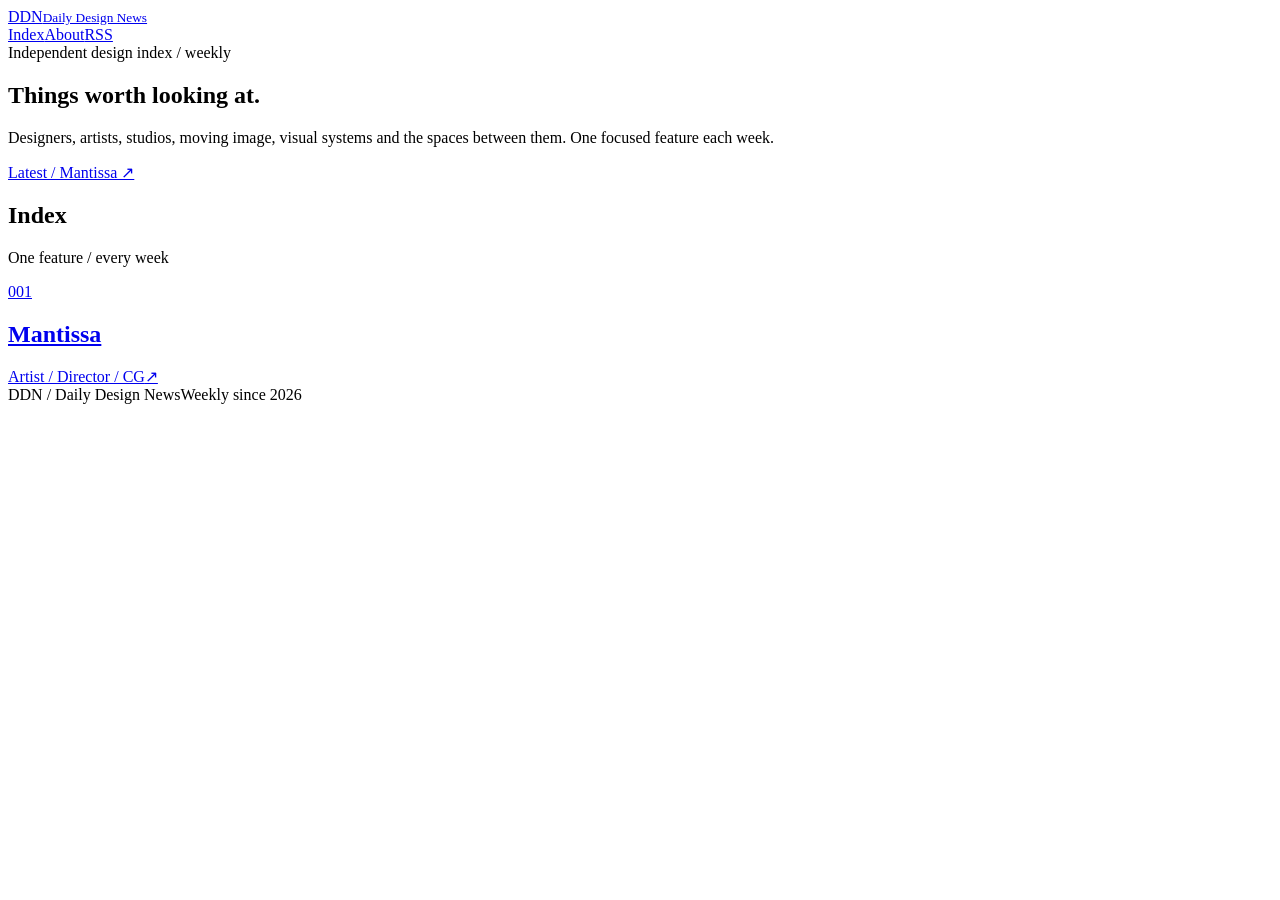
==== index.html @ 552d183a "Add DDN homepage" ====
<!doctype html><html lang="en"><head><meta charset="utf-8"><meta name="viewport" content="width=device-width,initial-scale=1"><title>DDN — Daily Design News</title><meta name="description" content="A weekly independent index of designers, artists, studios and visual culture."><link rel="stylesheet" href="assets/style.css"><link rel="alternate" type="application/rss+xml" title="DDN RSS" href="feed.xml"></head><body>
<header class="site-header"><div class="header-inner"><a class="logo" href="index.html">DDN<small>Daily Design News</small></a><nav><a href="index.html">Index</a><a href="about.html">About</a><a href="feed.xml">RSS</a></nav></div></header>
<main><section class="hero"><div><div class="eyebrow">Independent design index / weekly</div><h1>Things worth looking at.</h1></div><div class="hero-copy"><p>Designers, artists, studios, moving image, visual systems and the spaces between them. One focused feature each week.</p><a class="text-link" href="articles/2026-10-16-mantissa.html">Latest / Mantissa ↗</a></div></section>
<section class="issue-index"><div class="index-head"><h2>Index</h2><p>One feature / every week</p></div><a class="issue-row" href="articles/2026-10-16-mantissa.html"><span class="index-no">001</span><h2>Mantissa</h2><span class="type">Artist / Director / CG</span><span class="arrow">↗</span></a></section></main>
<footer><span>DDN / Daily Design News</span><span>Weekly since 2026</span></footer></body></html>
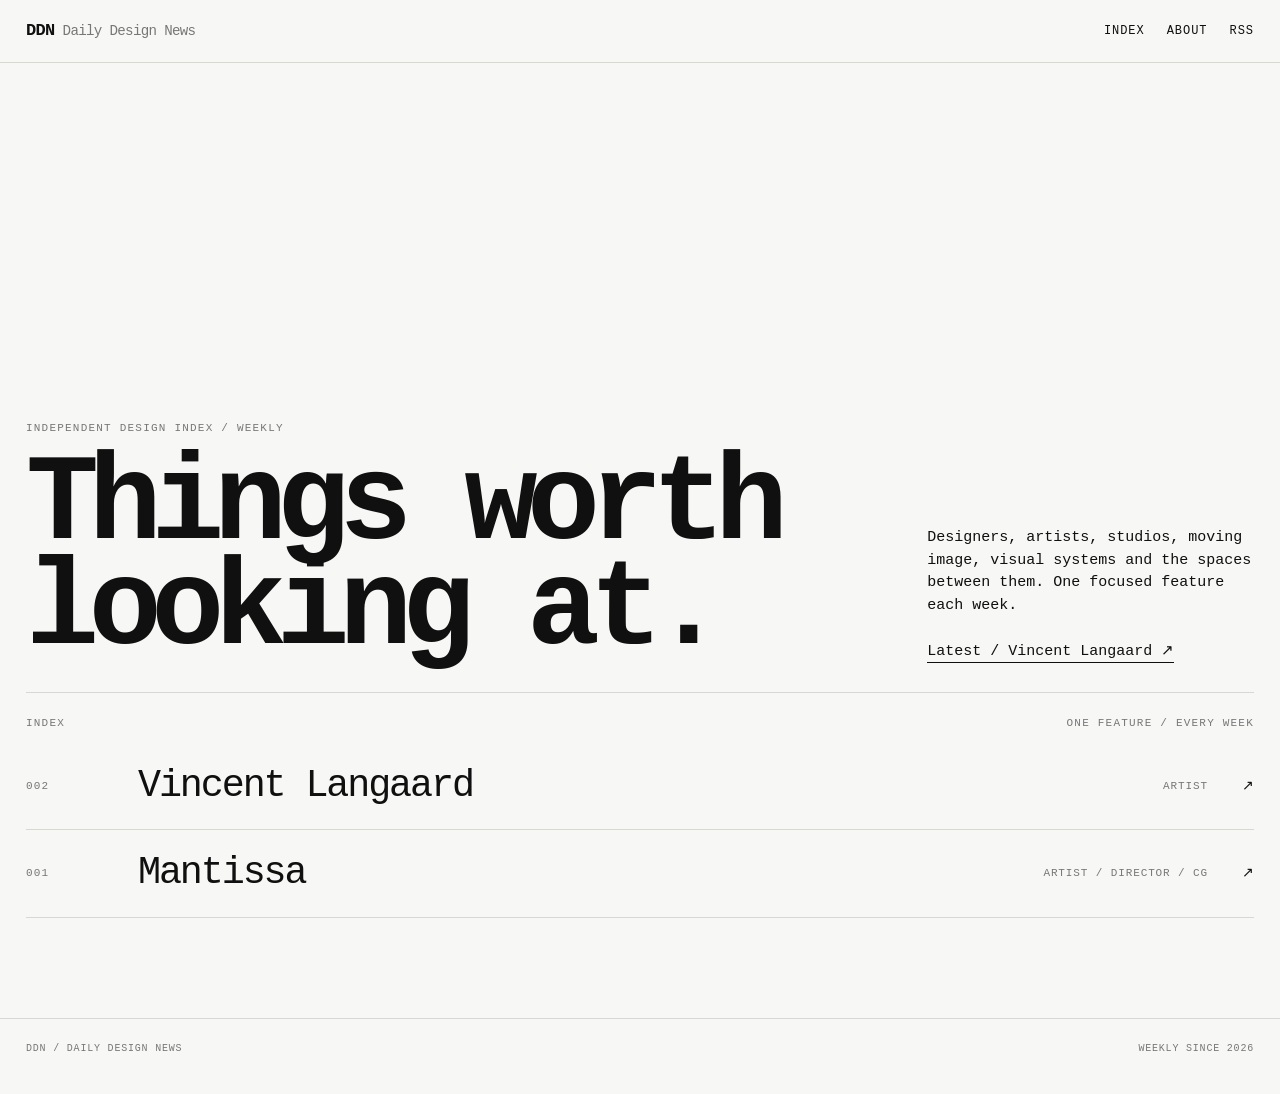
==== commit 7a685e82: "Publish DDN weekly feature 2026-10-23" ====
--- a/index.html
+++ b/index.html
@@ -1,5 +1 @@
-<!doctype html><html lang="en"><head><meta charset="utf-8"><meta name="viewport" content="width=device-width,initial-scale=1"><title>DDN — Daily Design News</title><meta name="description" content="A weekly independent index of designers, artists, studios and visual culture."><link rel="stylesheet" href="assets/style.css"><link rel="alternate" type="application/rss+xml" title="DDN RSS" href="feed.xml"></head><body>
-<header class="site-header"><div class="header-inner"><a class="logo" href="index.html">DDN<small>Daily Design News</small></a><nav><a href="index.html">Index</a><a href="about.html">About</a><a href="feed.xml">RSS</a></nav></div></header>
-<main><section class="hero"><div><div class="eyebrow">Independent design index / weekly</div><h1>Things worth looking at.</h1></div><div class="hero-copy"><p>Designers, artists, studios, moving image, visual systems and the spaces between them. One focused feature each week.</p><a class="text-link" href="articles/2026-10-16-mantissa.html">Latest / Mantissa ↗</a></div></section>
-<section class="issue-index"><div class="index-head"><h2>Index</h2><p>One feature / every week</p></div><a class="issue-row" href="articles/2026-10-16-mantissa.html"><span class="index-no">001</span><h2>Mantissa</h2><span class="type">Artist / Director / CG</span><span class="arrow">↗</span></a></section></main>
-<footer><span>DDN / Daily Design News</span><span>Weekly since 2026</span></footer></body></html>+<!doctype html><html lang="en"><head><meta charset="utf-8"><meta name="viewport" content="width=device-width,initial-scale=1"><title>DDN — Daily Design News</title><meta name="description" content="A weekly independent index of designers, artists, studios and visual culture."><link rel="stylesheet" href="assets/style.css"></head><body><header class="site-header"><div class="header-inner"><a class="logo" href="index.html">DDN<small>Daily Design News</small></a><nav><a href="index.html">Index</a><a href="about.html">About</a><a href="feed.xml">RSS</a></nav></div></header><main><section class="hero"><div><div class="eyebrow">Independent design index / weekly</div><h1>Things worth looking at.</h1></div><div class="hero-copy"><p>Designers, artists, studios, moving image, visual systems and the spaces between them. One focused feature each week.</p><a class="text-link" href="articles/2026-10-23-vincent-langaard.html">Latest / Vincent Langaard ↗</a></div></section><section class="issue-index"><div class="index-head"><h2>Index</h2><p>One feature / every week</p></div><a class="issue-row" href="articles/2026-10-23-vincent-langaard.html"><span class="index-no">002</span><h2>Vincent Langaard</h2><span class="type">Artist</span><span class="arrow">↗</span></a><a class="issue-row" href="articles/2026-10-16-mantissa.html"><span class="index-no">001</span><h2>Mantissa</h2><span class="type">Artist / Director / CG</span><span class="arrow">↗</span></a></section></main><footer><span>DDN / Daily Design News</span><span>Weekly since 2026</span></footer></body></html>
--- a/assets/style.css
+++ b/assets/style.css
@@ -0,0 +1 @@
+:root{--bg:#f7f7f5;--fg:#101010;--muted:#777;--line:#d8d8d3;--max:1440px}*{box-sizing:border-box}html{scroll-behavior:smooth}body{margin:0;background:var(--bg);color:var(--fg);font-family:"SFMono-Regular",Consolas,"Liberation Mono",Menlo,Courier,monospace;font-size:14px;line-height:1.5;-webkit-font-smoothing:antialiased}a{color:inherit;text-decoration:none}a:hover{opacity:.55}.site-header{position:sticky;top:0;z-index:20;background:rgba(247,247,245,.94);backdrop-filter:blur(10px);border-bottom:1px solid var(--line)}.header-inner{max-width:var(--max);margin:0 auto;padding:18px 26px;display:flex;justify-content:space-between;align-items:center;gap:24px}.logo{font-weight:700;letter-spacing:-.04em;font-size:17px}.logo small{font-weight:400;color:var(--muted);margin-left:8px}nav{display:flex;gap:22px;font-size:12px;text-transform:uppercase;letter-spacing:.08em}main{max-width:var(--max);margin:auto;padding:0 26px}.hero{min-height:70vh;display:grid;grid-template-columns:1.45fr .55fr;gap:40px;align-items:end;padding:70px 0 28px;border-bottom:1px solid var(--line)}.eyebrow,.meta,.section-title,.index-no{font-size:11px;text-transform:uppercase;letter-spacing:.11em;color:var(--muted)}.hero h1{font-size:clamp(52px,9.5vw,150px);line-height:.86;letter-spacing:-.085em;margin:18px 0 0;font-weight:700;max-width:1100px}.hero-copy{max-width:400px;margin-left:auto;font-size:15px}.hero-copy p{margin:0 0 24px}.text-link{border-bottom:1px solid var(--fg);padding-bottom:2px}.issue-index{padding:0 0 100px}.issue-row{display:grid;grid-template-columns:90px 1fr 180px 24px;gap:22px;align-items:center;padding:24px 0;border-bottom:1px solid var(--line)}.issue-row:first-child{border-top:1px solid var(--line)}.issue-row h2{margin:0;font-size:clamp(24px,3vw,50px);letter-spacing:-.055em;line-height:1;font-weight:500}.issue-row .type{font-size:11px;color:var(--muted);text-transform:uppercase;letter-spacing:.08em;text-align:right}.issue-row .arrow{text-align:right}.index-head{display:flex;justify-content:space-between;gap:20px;padding:22px 0 12px}.index-head h2,.index-head p{font-size:11px;text-transform:uppercase;letter-spacing:.11em;margin:0;font-weight:400;color:var(--muted)}.article{max-width:980px;padding:82px 0 120px}.article-header{padding-bottom:40px;border-bottom:1px solid var(--line)}.article h1{font-size:clamp(58px,10vw,132px);line-height:.86;letter-spacing:-.085em;margin:22px 0 40px;font-weight:700}.standfirst{max-width:760px;font-size:clamp(20px,2.7vw,34px);line-height:1.2;letter-spacing:-.025em;margin:0}.article-meta{display:flex;flex-wrap:wrap;justify-content:space-between;gap:16px;margin-top:36px;font-size:11px;text-transform:uppercase;letter-spacing:.08em;color:var(--muted)}.article-body{max-width:720px;padding:52px 0}.article-body p{font-size:17px;line-height:1.7;margin:0 0 28px}.references{margin-top:20px;border-top:1px solid var(--line)}.reference{display:grid;grid-template-columns:1fr auto;gap:20px;padding:17px 0;border-bottom:1px solid var(--line)}.reference span{font-size:11px;color:var(--muted);text-transform:uppercase;letter-spacing:.06em;text-align:right}.disclosure{margin:56px 0 0;padding:18px 0;border-top:1px solid var(--fg);border-bottom:1px solid var(--fg);font-size:12px}.about{max-width:820px;padding:82px 0 140px}.about h1{font-size:clamp(50px,8vw,108px);line-height:.9;letter-spacing:-.075em;margin:20px 0 54px}.about p{max-width:680px;font-size:17px;line-height:1.7}.about .smallprint{font-size:11px;color:var(--muted);margin-top:70px;padding-top:18px;border-top:1px solid var(--line)}footer{max-width:var(--max);margin:0 auto;border-top:1px solid var(--line);padding:22px 26px 38px;display:flex;justify-content:space-between;gap:20px;font-size:10px;text-transform:uppercase;letter-spacing:.08em;color:var(--muted)}@media(max-width:800px){.header-inner,main,footer{padding-left:16px;padding-right:16px}.logo small{display:none}nav{gap:12px}.hero{grid-template-columns:1fr;min-height:72vh;padding-top:44px}.hero-copy{margin-left:0;max-width:520px}.issue-row{grid-template-columns:48px 1fr 18px;gap:12px}.issue-row .type{display:none}.issue-row h2{font-size:31px}.article{padding-top:52px}.reference{grid-template-columns:1fr}.reference span{text-align:left}}
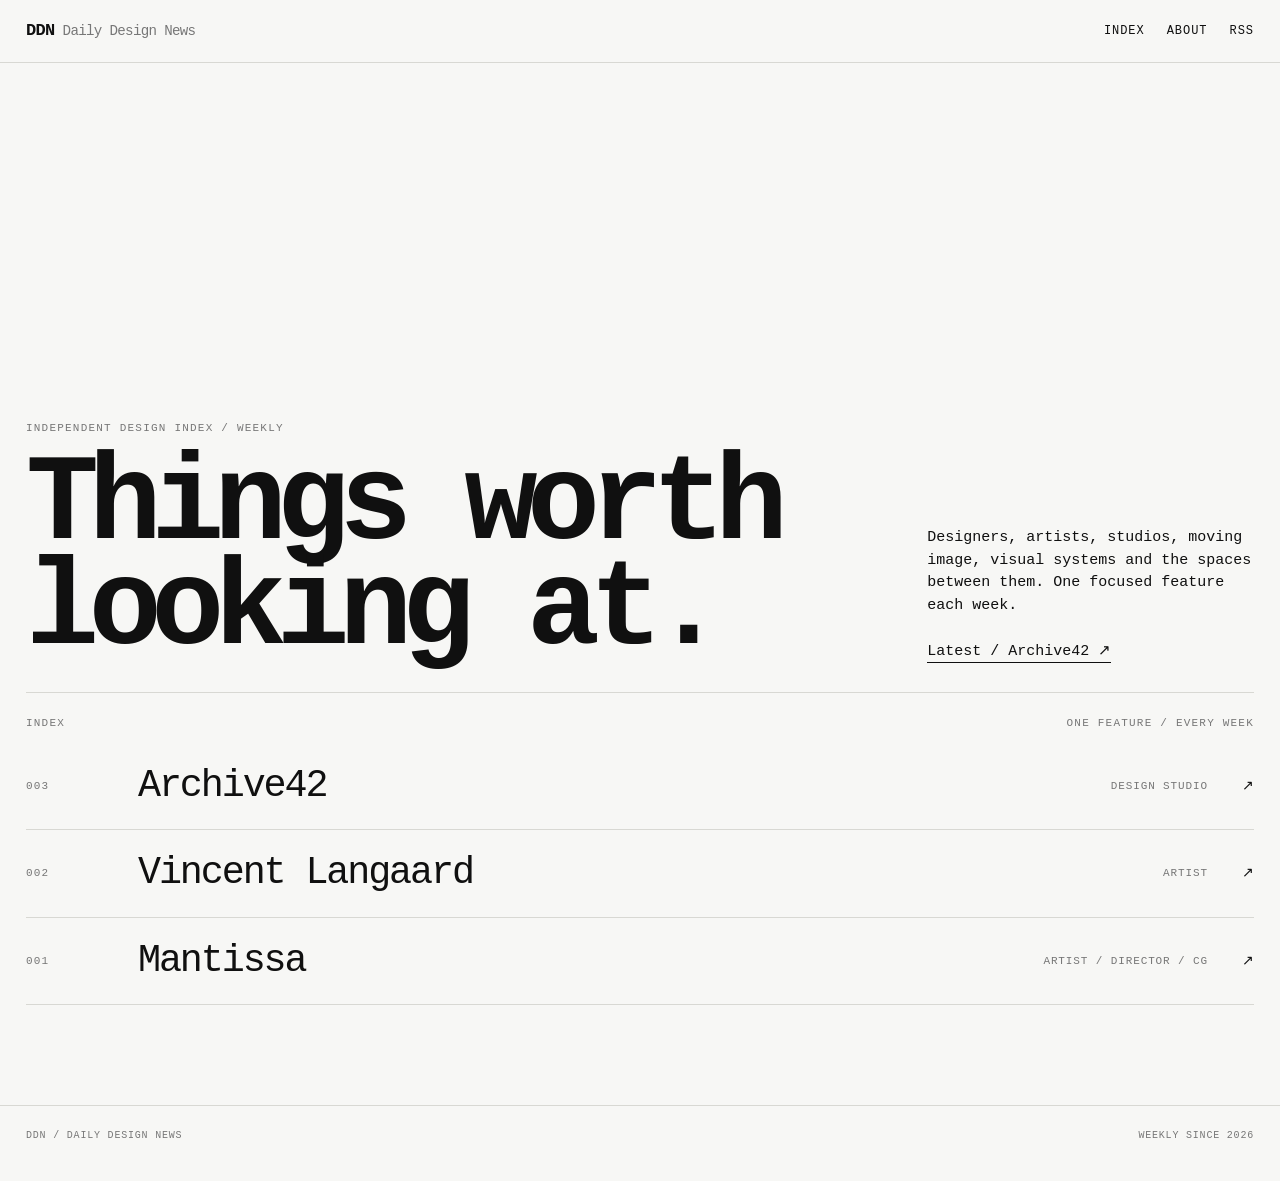
==== commit 9b0c5f92: "Publish DDN weekly feature 2026-10-30" ====
--- a/index.html
+++ b/index.html
@@ -1 +1 @@
-<!doctype html><html lang="en"><head><meta charset="utf-8"><meta name="viewport" content="width=device-width,initial-scale=1"><title>DDN — Daily Design News</title><meta name="description" content="A weekly independent index of designers, artists, studios and visual culture."><link rel="stylesheet" href="assets/style.css"></head><body><header class="site-header"><div class="header-inner"><a class="logo" href="index.html">DDN<small>Daily Design News</small></a><nav><a href="index.html">Index</a><a href="about.html">About</a><a href="feed.xml">RSS</a></nav></div></header><main><section class="hero"><div><div class="eyebrow">Independent design index / weekly</div><h1>Things worth looking at.</h1></div><div class="hero-copy"><p>Designers, artists, studios, moving image, visual systems and the spaces between them. One focused feature each week.</p><a class="text-link" href="articles/2026-10-23-vincent-langaard.html">Latest / Vincent Langaard ↗</a></div></section><section class="issue-index"><div class="index-head"><h2>Index</h2><p>One feature / every week</p></div><a class="issue-row" href="articles/2026-10-23-vincent-langaard.html"><span class="index-no">002</span><h2>Vincent Langaard</h2><span class="type">Artist</span><span class="arrow">↗</span></a><a class="issue-row" href="articles/2026-10-16-mantissa.html"><span class="index-no">001</span><h2>Mantissa</h2><span class="type">Artist / Director / CG</span><span class="arrow">↗</span></a></section></main><footer><span>DDN / Daily Design News</span><span>Weekly since 2026</span></footer></body></html>+<!doctype html><html lang="en"><head><meta charset="utf-8"><meta name="viewport" content="width=device-width,initial-scale=1"><title>DDN — Daily Design News</title><meta name="description" content="A weekly independent index of designers, artists, studios and visual culture."><link rel="stylesheet" href="assets/style.css"></head><body><header class="site-header"><div class="header-inner"><a class="logo" href="index.html">DDN<small>Daily Design News</small></a><nav><a href="index.html">Index</a><a href="about.html">About</a><a href="feed.xml">RSS</a></nav></div></header><main><section class="hero"><div><div class="eyebrow">Independent design index / weekly</div><h1>Things worth looking at.</h1></div><div class="hero-copy"><p>Designers, artists, studios, moving image, visual systems and the spaces between them. One focused feature each week.</p><a class="text-link" href="articles/2026-10-30-archive42.html">Latest / Archive42 ↗</a></div></section><section class="issue-index"><div class="index-head"><h2>Index</h2><p>One feature / every week</p></div><a class="issue-row" href="articles/2026-10-30-archive42.html"><span class="index-no">003</span><h2>Archive42</h2><span class="type">Design Studio</span><span class="arrow">↗</span></a><a class="issue-row" href="articles/2026-10-23-vincent-langaard.html"><span class="index-no">002</span><h2>Vincent Langaard</h2><span class="type">Artist</span><span class="arrow">↗</span></a><a class="issue-row" href="articles/2026-10-16-mantissa.html"><span class="index-no">001</span><h2>Mantissa</h2><span class="type">Artist / Director / CG</span><span class="arrow">↗</span></a></section></main><footer><span>DDN / Daily Design News</span><span>Weekly since 2026</span></footer></body></html>
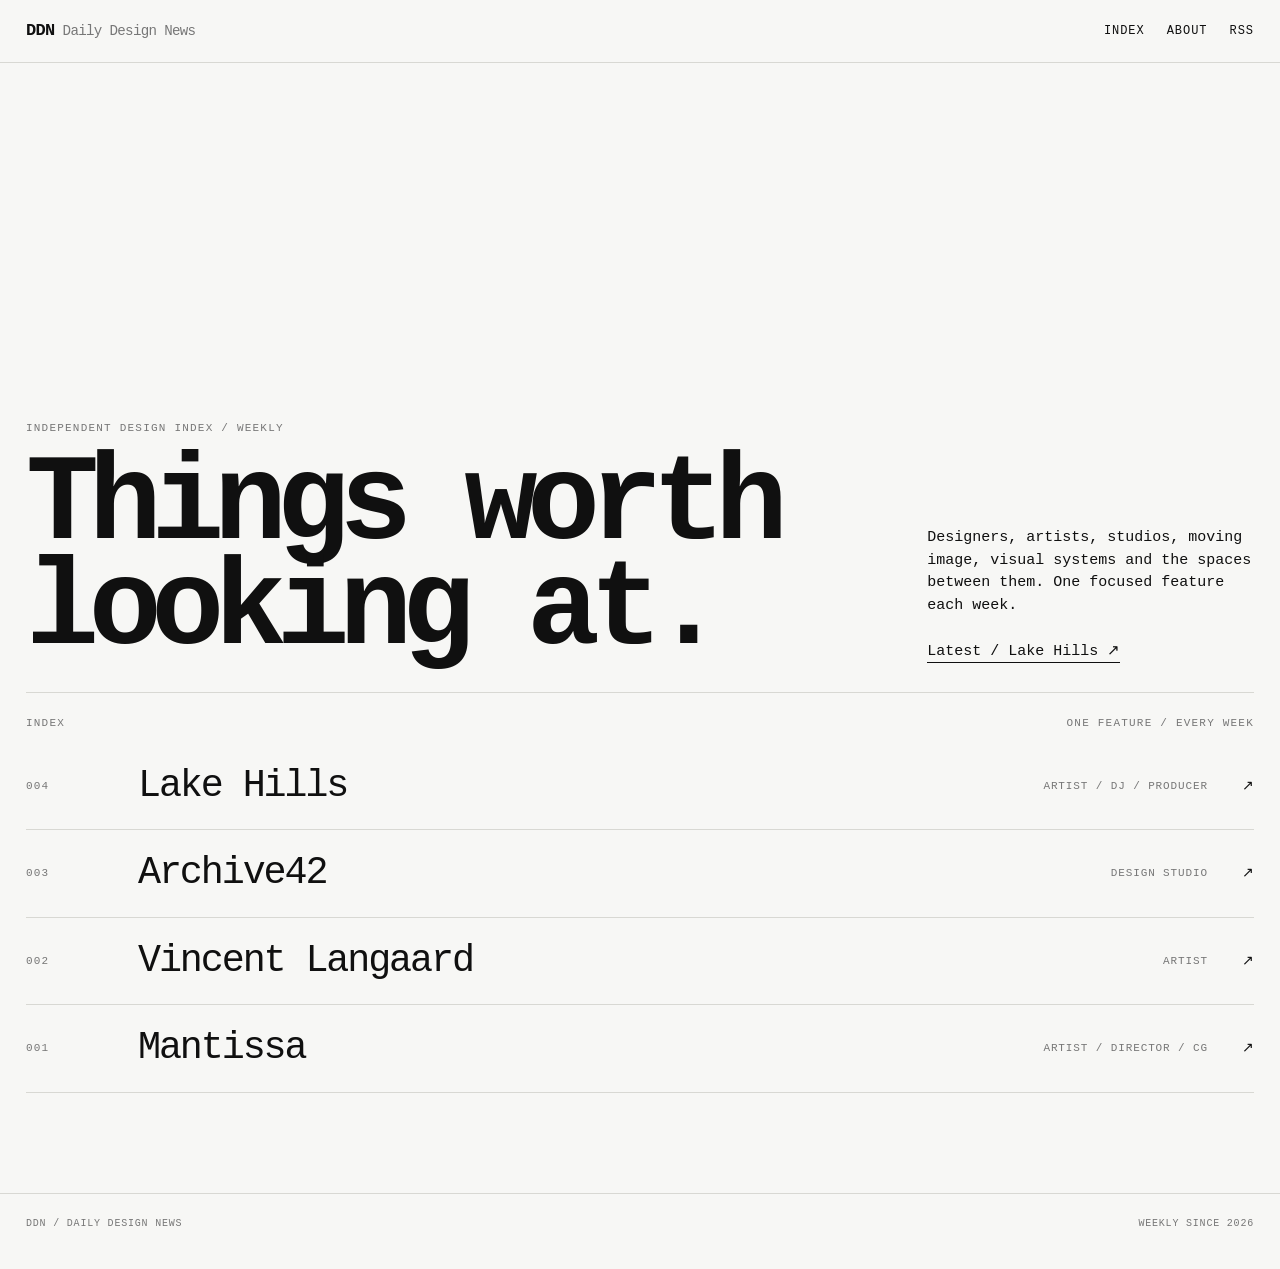
==== commit 47bc29c7: "Publish DDN weekly feature 2026-11-06" ====
--- a/index.html
+++ b/index.html
@@ -1 +1 @@
-<!doctype html><html lang="en"><head><meta charset="utf-8"><meta name="viewport" content="width=device-width,initial-scale=1"><title>DDN — Daily Design News</title><meta name="description" content="A weekly independent index of designers, artists, studios and visual culture."><link rel="stylesheet" href="assets/style.css"></head><body><header class="site-header"><div class="header-inner"><a class="logo" href="index.html">DDN<small>Daily Design News</small></a><nav><a href="index.html">Index</a><a href="about.html">About</a><a href="feed.xml">RSS</a></nav></div></header><main><section class="hero"><div><div class="eyebrow">Independent design index / weekly</div><h1>Things worth looking at.</h1></div><div class="hero-copy"><p>Designers, artists, studios, moving image, visual systems and the spaces between them. One focused feature each week.</p><a class="text-link" href="articles/2026-10-30-archive42.html">Latest / Archive42 ↗</a></div></section><section class="issue-index"><div class="index-head"><h2>Index</h2><p>One feature / every week</p></div><a class="issue-row" href="articles/2026-10-30-archive42.html"><span class="index-no">003</span><h2>Archive42</h2><span class="type">Design Studio</span><span class="arrow">↗</span></a><a class="issue-row" href="articles/2026-10-23-vincent-langaard.html"><span class="index-no">002</span><h2>Vincent Langaard</h2><span class="type">Artist</span><span class="arrow">↗</span></a><a class="issue-row" href="articles/2026-10-16-mantissa.html"><span class="index-no">001</span><h2>Mantissa</h2><span class="type">Artist / Director / CG</span><span class="arrow">↗</span></a></section></main><footer><span>DDN / Daily Design News</span><span>Weekly since 2026</span></footer></body></html>+<!doctype html><html lang="en"><head><meta charset="utf-8"><meta name="viewport" content="width=device-width,initial-scale=1"><title>DDN — Daily Design News</title><meta name="description" content="A weekly independent index of designers, artists, studios and visual culture."><link rel="stylesheet" href="assets/style.css"></head><body><header class="site-header"><div class="header-inner"><a class="logo" href="index.html">DDN<small>Daily Design News</small></a><nav><a href="index.html">Index</a><a href="about.html">About</a><a href="feed.xml">RSS</a></nav></div></header><main><section class="hero"><div><div class="eyebrow">Independent design index / weekly</div><h1>Things worth looking at.</h1></div><div class="hero-copy"><p>Designers, artists, studios, moving image, visual systems and the spaces between them. One focused feature each week.</p><a class="text-link" href="articles/2026-11-06-lake-hills.html">Latest / Lake Hills ↗</a></div></section><section class="issue-index"><div class="index-head"><h2>Index</h2><p>One feature / every week</p></div><a class="issue-row" href="articles/2026-11-06-lake-hills.html"><span class="index-no">004</span><h2>Lake Hills</h2><span class="type">Artist / DJ / Producer</span><span class="arrow">↗</span></a><a class="issue-row" href="articles/2026-10-30-archive42.html"><span class="index-no">003</span><h2>Archive42</h2><span class="type">Design Studio</span><span class="arrow">↗</span></a><a class="issue-row" href="articles/2026-10-23-vincent-langaard.html"><span class="index-no">002</span><h2>Vincent Langaard</h2><span class="type">Artist</span><span class="arrow">↗</span></a><a class="issue-row" href="articles/2026-10-16-mantissa.html"><span class="index-no">001</span><h2>Mantissa</h2><span class="type">Artist / Director / CG</span><span class="arrow">↗</span></a></section></main><footer><span>DDN / Daily Design News</span><span>Weekly since 2026</span></footer></body></html>
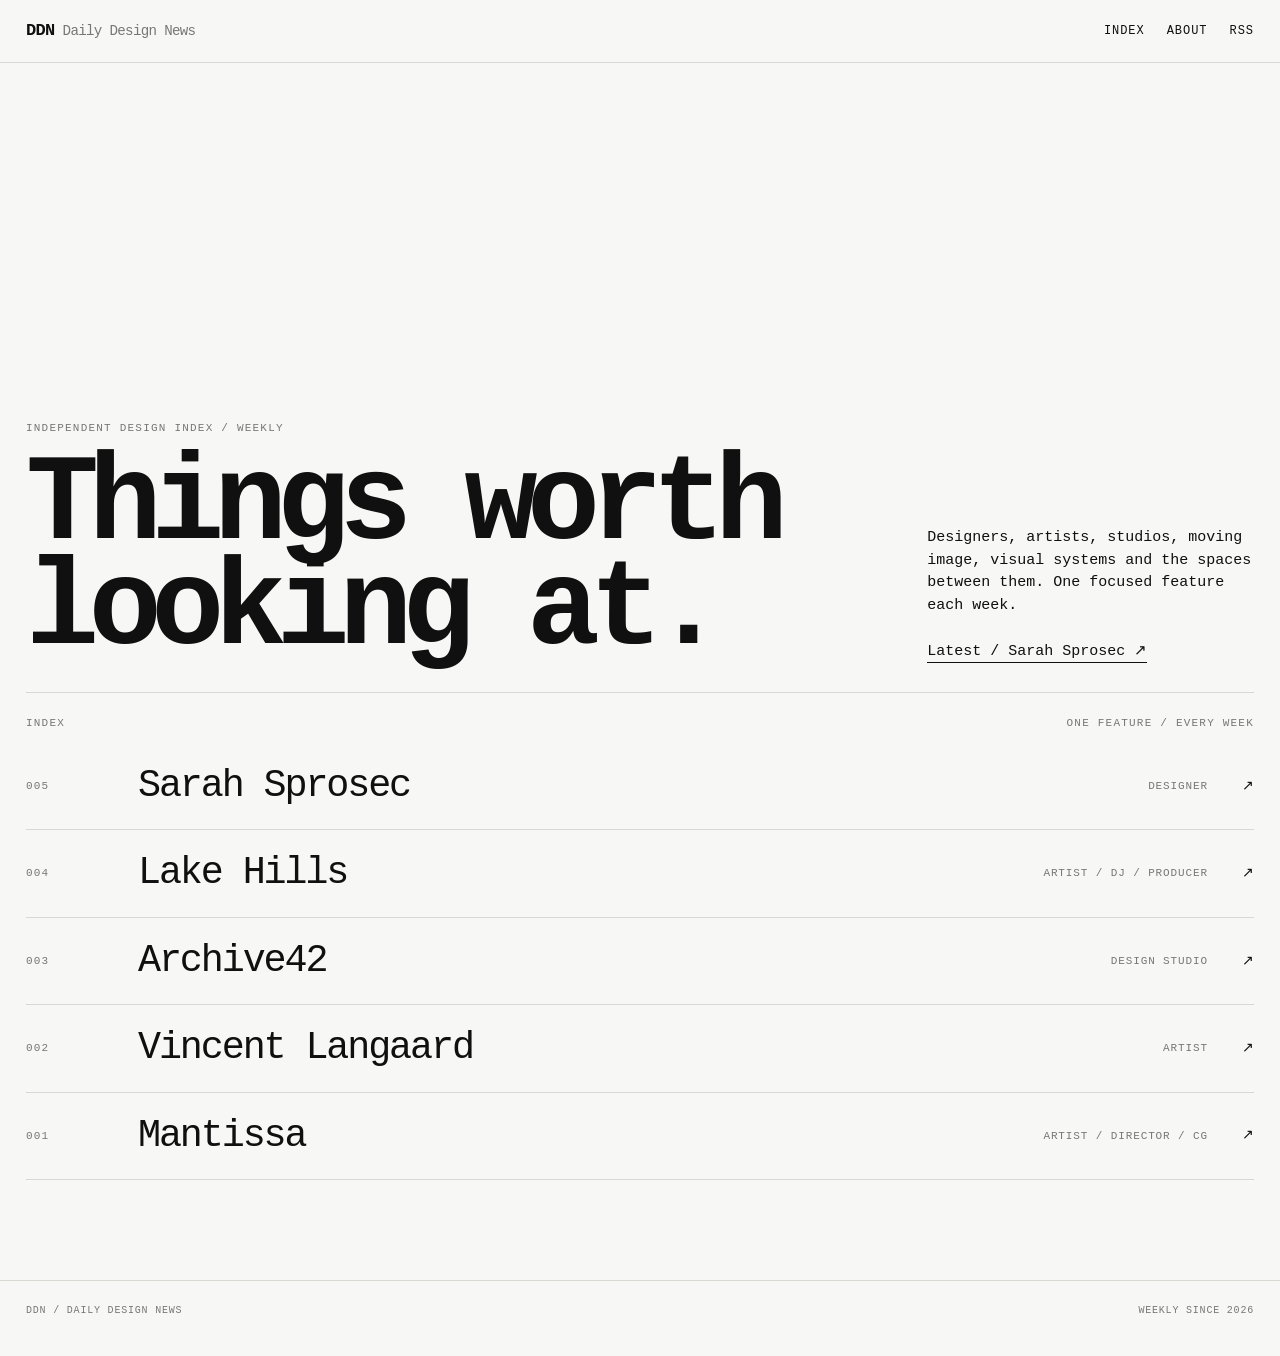
==== commit 3ff03015: "Publish DDN weekly feature 2026-11-13" ====
--- a/index.html
+++ b/index.html
@@ -1 +1 @@
-<!doctype html><html lang="en"><head><meta charset="utf-8"><meta name="viewport" content="width=device-width,initial-scale=1"><title>DDN — Daily Design News</title><meta name="description" content="A weekly independent index of designers, artists, studios and visual culture."><link rel="stylesheet" href="assets/style.css"></head><body><header class="site-header"><div class="header-inner"><a class="logo" href="index.html">DDN<small>Daily Design News</small></a><nav><a href="index.html">Index</a><a href="about.html">About</a><a href="feed.xml">RSS</a></nav></div></header><main><section class="hero"><div><div class="eyebrow">Independent design index / weekly</div><h1>Things worth looking at.</h1></div><div class="hero-copy"><p>Designers, artists, studios, moving image, visual systems and the spaces between them. One focused feature each week.</p><a class="text-link" href="articles/2026-11-06-lake-hills.html">Latest / Lake Hills ↗</a></div></section><section class="issue-index"><div class="index-head"><h2>Index</h2><p>One feature / every week</p></div><a class="issue-row" href="articles/2026-11-06-lake-hills.html"><span class="index-no">004</span><h2>Lake Hills</h2><span class="type">Artist / DJ / Producer</span><span class="arrow">↗</span></a><a class="issue-row" href="articles/2026-10-30-archive42.html"><span class="index-no">003</span><h2>Archive42</h2><span class="type">Design Studio</span><span class="arrow">↗</span></a><a class="issue-row" href="articles/2026-10-23-vincent-langaard.html"><span class="index-no">002</span><h2>Vincent Langaard</h2><span class="type">Artist</span><span class="arrow">↗</span></a><a class="issue-row" href="articles/2026-10-16-mantissa.html"><span class="index-no">001</span><h2>Mantissa</h2><span class="type">Artist / Director / CG</span><span class="arrow">↗</span></a></section></main><footer><span>DDN / Daily Design News</span><span>Weekly since 2026</span></footer></body></html>+<!doctype html><html lang="en"><head><meta charset="utf-8"><meta name="viewport" content="width=device-width,initial-scale=1"><title>DDN — Daily Design News</title><meta name="description" content="A weekly independent index of designers, artists, studios and visual culture."><link rel="stylesheet" href="assets/style.css"></head><body><header class="site-header"><div class="header-inner"><a class="logo" href="index.html">DDN<small>Daily Design News</small></a><nav><a href="index.html">Index</a><a href="about.html">About</a><a href="feed.xml">RSS</a></nav></div></header><main><section class="hero"><div><div class="eyebrow">Independent design index / weekly</div><h1>Things worth looking at.</h1></div><div class="hero-copy"><p>Designers, artists, studios, moving image, visual systems and the spaces between them. One focused feature each week.</p><a class="text-link" href="articles/2026-11-13-sarah-sprosec.html">Latest / Sarah Sprosec ↗</a></div></section><section class="issue-index"><div class="index-head"><h2>Index</h2><p>One feature / every week</p></div><a class="issue-row" href="articles/2026-11-13-sarah-sprosec.html"><span class="index-no">005</span><h2>Sarah Sprosec</h2><span class="type">Designer</span><span class="arrow">↗</span></a><a class="issue-row" href="articles/2026-11-06-lake-hills.html"><span class="index-no">004</span><h2>Lake Hills</h2><span class="type">Artist / DJ / Producer</span><span class="arrow">↗</span></a><a class="issue-row" href="articles/2026-10-30-archive42.html"><span class="index-no">003</span><h2>Archive42</h2><span class="type">Design Studio</span><span class="arrow">↗</span></a><a class="issue-row" href="articles/2026-10-23-vincent-langaard.html"><span class="index-no">002</span><h2>Vincent Langaard</h2><span class="type">Artist</span><span class="arrow">↗</span></a><a class="issue-row" href="articles/2026-10-16-mantissa.html"><span class="index-no">001</span><h2>Mantissa</h2><span class="type">Artist / Director / CG</span><span class="arrow">↗</span></a></section></main><footer><span>DDN / Daily Design News</span><span>Weekly since 2026</span></footer></body></html>
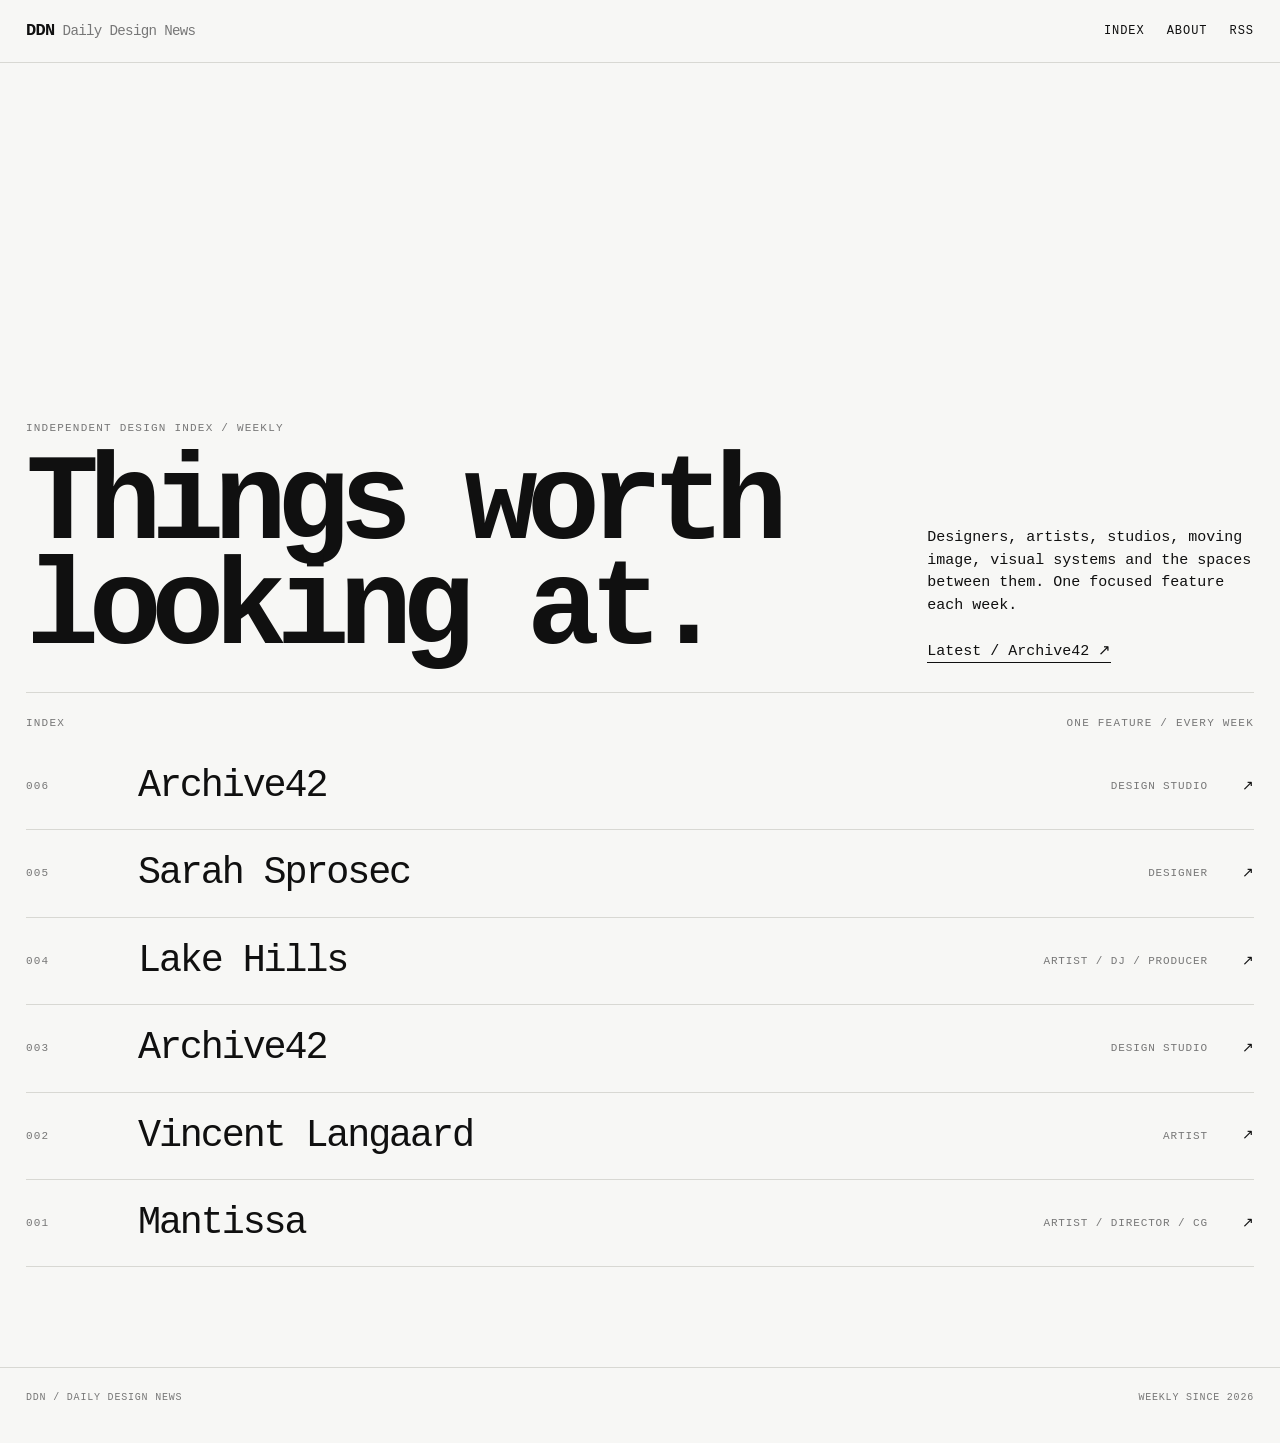
==== commit 9d517239: "Publish DDN weekly feature 2026-11-20" ====
--- a/index.html
+++ b/index.html
@@ -1 +1 @@
-<!doctype html><html lang="en"><head><meta charset="utf-8"><meta name="viewport" content="width=device-width,initial-scale=1"><title>DDN — Daily Design News</title><meta name="description" content="A weekly independent index of designers, artists, studios and visual culture."><link rel="stylesheet" href="assets/style.css"></head><body><header class="site-header"><div class="header-inner"><a class="logo" href="index.html">DDN<small>Daily Design News</small></a><nav><a href="index.html">Index</a><a href="about.html">About</a><a href="feed.xml">RSS</a></nav></div></header><main><section class="hero"><div><div class="eyebrow">Independent design index / weekly</div><h1>Things worth looking at.</h1></div><div class="hero-copy"><p>Designers, artists, studios, moving image, visual systems and the spaces between them. One focused feature each week.</p><a class="text-link" href="articles/2026-11-13-sarah-sprosec.html">Latest / Sarah Sprosec ↗</a></div></section><section class="issue-index"><div class="index-head"><h2>Index</h2><p>One feature / every week</p></div><a class="issue-row" href="articles/2026-11-13-sarah-sprosec.html"><span class="index-no">005</span><h2>Sarah Sprosec</h2><span class="type">Designer</span><span class="arrow">↗</span></a><a class="issue-row" href="articles/2026-11-06-lake-hills.html"><span class="index-no">004</span><h2>Lake Hills</h2><span class="type">Artist / DJ / Producer</span><span class="arrow">↗</span></a><a class="issue-row" href="articles/2026-10-30-archive42.html"><span class="index-no">003</span><h2>Archive42</h2><span class="type">Design Studio</span><span class="arrow">↗</span></a><a class="issue-row" href="articles/2026-10-23-vincent-langaard.html"><span class="index-no">002</span><h2>Vincent Langaard</h2><span class="type">Artist</span><span class="arrow">↗</span></a><a class="issue-row" href="articles/2026-10-16-mantissa.html"><span class="index-no">001</span><h2>Mantissa</h2><span class="type">Artist / Director / CG</span><span class="arrow">↗</span></a></section></main><footer><span>DDN / Daily Design News</span><span>Weekly since 2026</span></footer></body></html>+<!doctype html><html lang="en"><head><meta charset="utf-8"><meta name="viewport" content="width=device-width,initial-scale=1"><title>DDN — Daily Design News</title><meta name="description" content="A weekly independent index of designers, artists, studios and visual culture."><link rel="stylesheet" href="assets/style.css"></head><body><header class="site-header"><div class="header-inner"><a class="logo" href="index.html">DDN<small>Daily Design News</small></a><nav><a href="index.html">Index</a><a href="about.html">About</a><a href="feed.xml">RSS</a></nav></div></header><main><section class="hero"><div><div class="eyebrow">Independent design index / weekly</div><h1>Things worth looking at.</h1></div><div class="hero-copy"><p>Designers, artists, studios, moving image, visual systems and the spaces between them. One focused feature each week.</p><a class="text-link" href="articles/2026-11-20-archive42.html">Latest / Archive42 ↗</a></div></section><section class="issue-index"><div class="index-head"><h2>Index</h2><p>One feature / every week</p></div><a class="issue-row" href="articles/2026-11-20-archive42.html"><span class="index-no">006</span><h2>Archive42</h2><span class="type">Design Studio</span><span class="arrow">↗</span></a><a class="issue-row" href="articles/2026-11-13-sarah-sprosec.html"><span class="index-no">005</span><h2>Sarah Sprosec</h2><span class="type">Designer</span><span class="arrow">↗</span></a><a class="issue-row" href="articles/2026-11-06-lake-hills.html"><span class="index-no">004</span><h2>Lake Hills</h2><span class="type">Artist / DJ / Producer</span><span class="arrow">↗</span></a><a class="issue-row" href="articles/2026-10-30-archive42.html"><span class="index-no">003</span><h2>Archive42</h2><span class="type">Design Studio</span><span class="arrow">↗</span></a><a class="issue-row" href="articles/2026-10-23-vincent-langaard.html"><span class="index-no">002</span><h2>Vincent Langaard</h2><span class="type">Artist</span><span class="arrow">↗</span></a><a class="issue-row" href="articles/2026-10-16-mantissa.html"><span class="index-no">001</span><h2>Mantissa</h2><span class="type">Artist / Director / CG</span><span class="arrow">↗</span></a></section></main><footer><span>DDN / Daily Design News</span><span>Weekly since 2026</span></footer></body></html>
